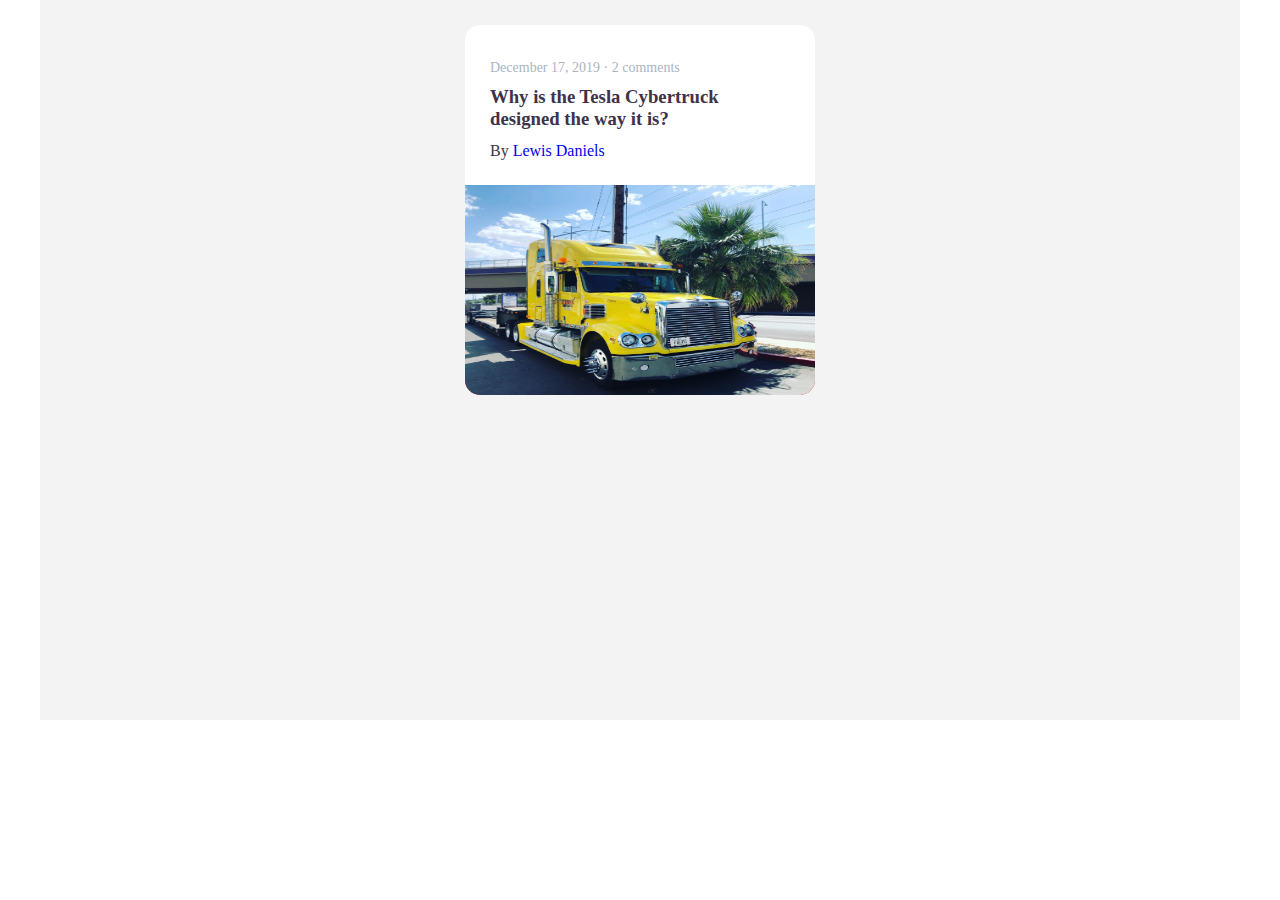
==== challenge 2/index.html @ 020ec8df "Day 4" ====
<!DOCTYPE html>
<html lang="en">
  <head>
    <meta charset="UTF-8" />
    <meta name="viewport" content="width=device-width, initial-scale=1.0" />
    <link rel="stylesheet" href="sass/main.css" />
    <title>Blog Cards</title>
  </head>
  <body>
    <div class="container">
      <div class="card card--1">
        <div class="card__body">
          <p class="card__info">
            December 17, 2019 &middot; 2 comments
          </p>
          <h3 class="card__heading">
            Why is the Tesla Cybertruck designed the way it is?
          </h3>
          <div class="card__author">
            By <a class="card__link" href="#">Lewis Daniels</a>
          </div>
        </div>
        <div class="card__footer">
          <!-- <h1>Hello</h1> -->
          <img
            src="truck.jpg"
            alt="Truck"
            class="card__image card__image--bottom"
          />
        </div>
      </div>
    </div>
  </body>
</html>
---- challenge 2/sass/main.css ----
* {
  -webkit-box-sizing: border-box;
          box-sizing: border-box;
  margin: 0;
  padding: 0;
}

html {
  font-size: 10px;
}

body {
  font-size: 1.6rem;
}

.container {
  max-width: 120rem;
  margin: 0 auto;
  background-color: #f3f3f3;
  min-height: 80vh;
  text-align: center;
  padding: 2.5rem;
}

.card {
  margin: auto;
  display: -webkit-box;
  display: -ms-flexbox;
  display: flex;
  -webkit-box-orient: vertical;
  -webkit-box-direction: normal;
      -ms-flex-direction: column;
          flex-direction: column;
  background-color: #ffffff;
  color: #403249;
  border-radius: 1.5rem;
  text-align: left;
  height: 37rem;
  max-width: 35rem;
}

.card__body {
  padding: 2.5rem;
}

.card__info {
  color: #acb4c4;
  font-size: 1.4rem;
  margin: 1rem 0;
}

.card__heading {
  margin-bottom: 1.2rem;
}

.card__link {
  text-decoration: none;
}

.card__image {
  width: 100%;
  height: 21rem;
  border-radius: 0 0 1.5rem 1.5rem;
}

.card__image--bottom {
  background-color: red;
}
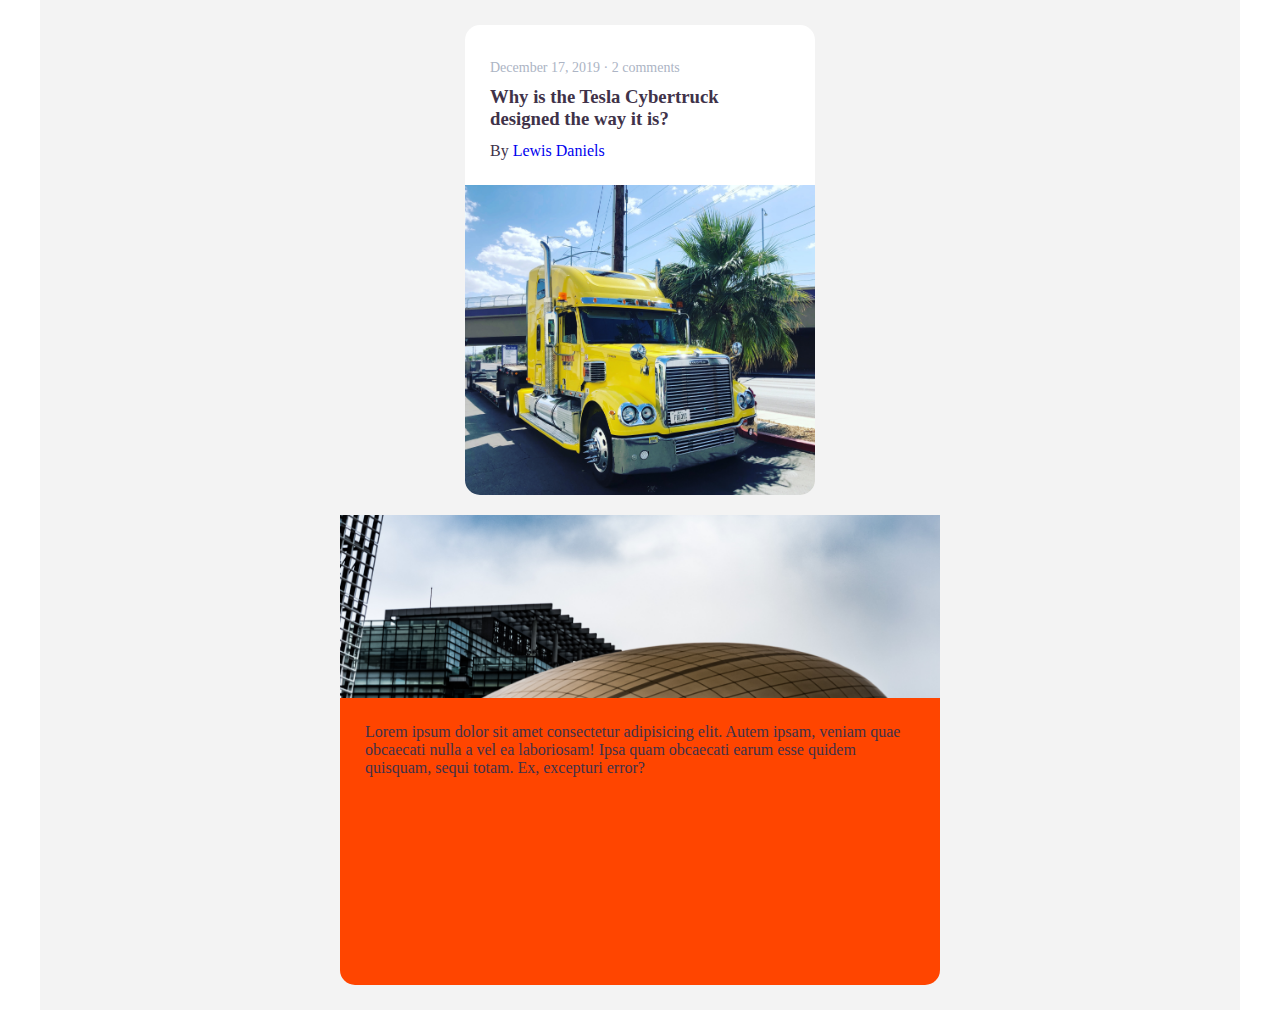
==== commit 281dd778: "Day 5" ====
--- a/challenge 2/index.html
+++ b/challenge 2/index.html
@@ -8,6 +8,7 @@
   </head>
   <body>
     <div class="container">
+      <!-- Card 1 -->
       <div class="card card--1">
         <div class="card__body">
           <p class="card__info">
@@ -20,15 +21,33 @@
             By <a class="card__link" href="#">Lewis Daniels</a>
           </div>
         </div>
-        <div class="card__footer">
-          <!-- <h1>Hello</h1> -->
-          <img
-            src="truck.jpg"
-            alt="Truck"
-            class="card__image card__image--bottom"
-          />
+        <div class="card__image card__image--1 card__image--bottom"></div>
+      </div>
+      <!-- Card 1 -->
+
+      <!-- Card 2 -->
+      <div class="card card--2">
+        <div class="card__image card__image--2"></div>
+        <div class="card__body">
+          <p>
+            Lorem ipsum dolor sit amet consectetur adipisicing elit. Autem
+            ipsam, veniam quae obcaecati nulla a vel ea laboriosam! Ipsa quam
+            obcaecati earum esse quidem quisquam, sequi totam. Ex, excepturi
+            error?
+          </p>
         </div>
       </div>
+      <!-- Card 2 -->
+
+      <!-- Card 3 -->
+      <div class="card card--3">
+        <p>
+          Lorem ipsum dolor sit amet consectetur adipisicing elit. Autem ipsam,
+          veniam quae obcaecati nulla a vel ea laboriosam! Ipsa quam obcaecati
+          earum esse quidem quisquam, sequi totam. Ex, excepturi error?
+        </p>
+      </div>
+      <!-- Card 3 -->
     </div>
   </body>
 </html>
--- a/challenge 2/sass/main.css
+++ b/challenge 2/sass/main.css
@@ -1,6 +1,5 @@
 * {
-  -webkit-box-sizing: border-box;
-          box-sizing: border-box;
+  box-sizing: border-box;
   margin: 0;
   padding: 0;
 }
@@ -20,23 +19,36 @@
   min-height: 80vh;
   text-align: center;
   padding: 2.5rem;
+  display: grid;
+  gap: 2rem;
+}
+
+.container > * {
+  margin: 0 auto;
 }
 
 .card {
-  margin: auto;
-  display: -webkit-box;
-  display: -ms-flexbox;
   display: flex;
-  -webkit-box-orient: vertical;
-  -webkit-box-direction: normal;
-      -ms-flex-direction: column;
-          flex-direction: column;
+  flex-direction: column;
   background-color: #ffffff;
   color: #403249;
   border-radius: 1.5rem;
   text-align: left;
-  height: 37rem;
   max-width: 35rem;
+}
+
+.card--1 {
+  height: 47rem;
+}
+
+.card--2 {
+  background-color: orangered;
+  height: 47rem;
+  max-width: 60rem;
+}
+
+.card--3 {
+  display: none;
 }
 
 .card__body {
@@ -58,11 +70,19 @@
 }
 
 .card__image {
-  width: 100%;
-  height: 21rem;
-  border-radius: 0 0 1.5rem 1.5rem;
+  flex-grow: 1;
+  background-size: cover;
+}
+
+.card__image--1 {
+  background-image: url('../truck.jpg');
+}
+
+.card__image--2 {
+  flex-grow: 0.5;
+  background-image: url('../airship.jpg');
 }
 
 .card__image--bottom {
-  background-color: red;
+  border-radius: 0 0 1.5rem 1.5rem;
 }
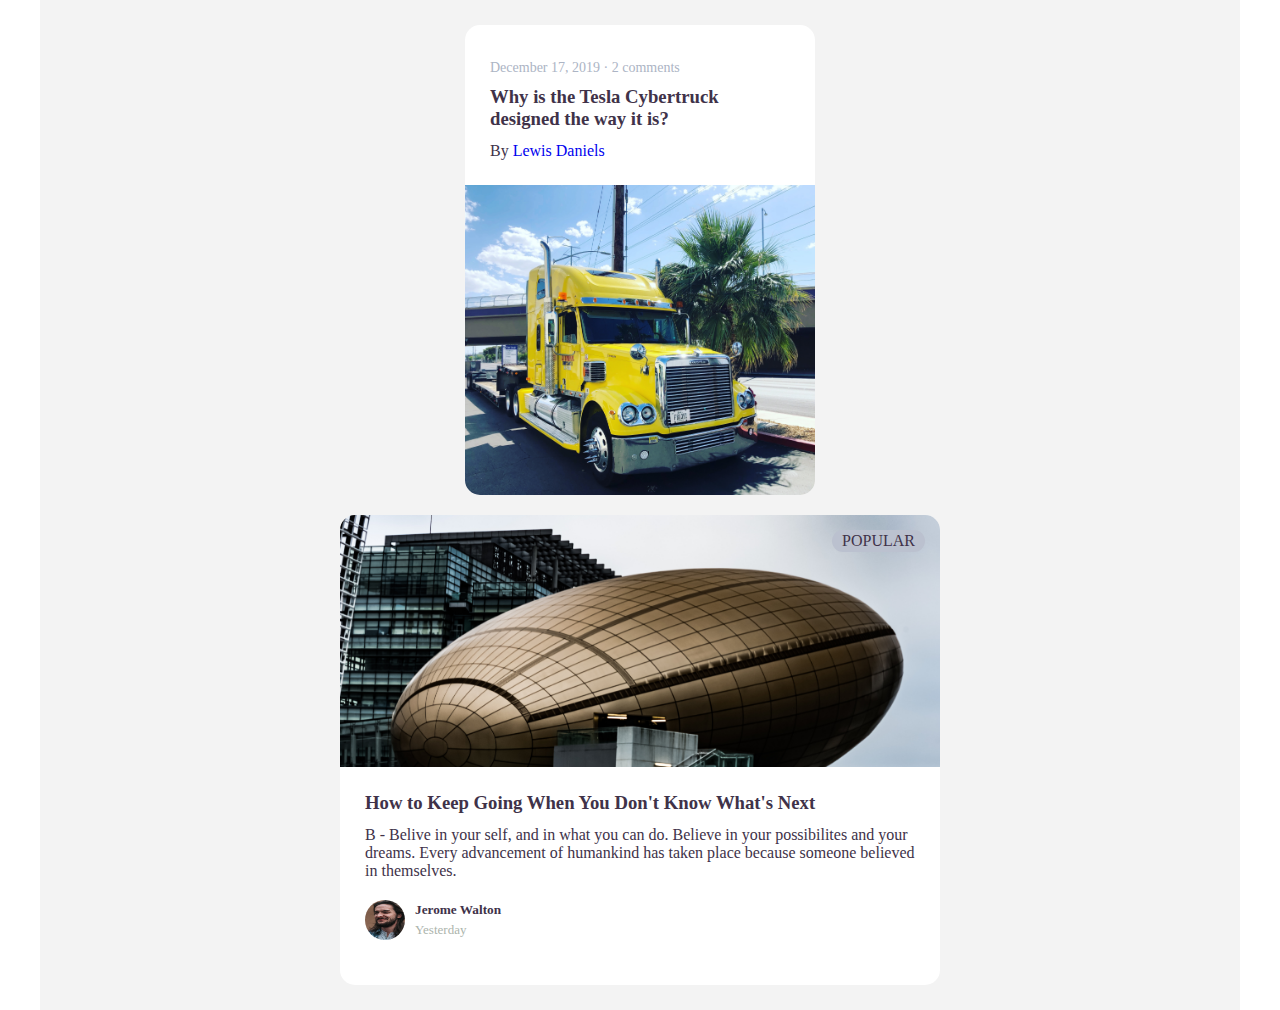
==== commit 20f8835f: "Day 6" ====
--- a/challenge 2/index.html
+++ b/challenge 2/index.html
@@ -17,9 +17,7 @@
           <h3 class="card__heading">
             Why is the Tesla Cybertruck designed the way it is?
           </h3>
-          <div class="card__author">
-            By <a class="card__link" href="#">Lewis Daniels</a>
-          </div>
+          <div>By <a class="card__link" href="#">Lewis Daniels</a></div>
         </div>
         <div class="card__image card__image--1 card__image--bottom"></div>
       </div>
@@ -27,14 +25,24 @@
 
       <!-- Card 2 -->
       <div class="card card--2">
-        <div class="card__image card__image--2"></div>
+        <div class="card__label">Popular</div>
+        <div class="card__image card__image--2 card__image--top"></div>
         <div class="card__body">
+          <h3 class="card__heading">
+            How to Keep Going When You Don't Know What's Next
+          </h3>
           <p>
-            Lorem ipsum dolor sit amet consectetur adipisicing elit. Autem
-            ipsam, veniam quae obcaecati nulla a vel ea laboriosam! Ipsa quam
-            obcaecati earum esse quidem quisquam, sequi totam. Ex, excepturi
-            error?
+            B - Belive in your self, and in what you can do. Believe in your
+            possibilites and your dreams. Every advancement of humankind has
+            taken place because someone believed in themselves.
           </p>
+          <div class="card__author">
+            <img src="person.jpg" alt="" class="card__author__image" />
+            <div class="card__author__info">
+              <h5 class="card__author__name">Jerome Walton</h5>
+              <p class="card__author__date">Yesterday</p>
+            </div>
+          </div>
         </div>
       </div>
       <!-- Card 2 -->
--- a/challenge 2/sass/main.css
+++ b/challenge 2/sass/main.css
@@ -28,6 +28,7 @@
 }
 
 .card {
+  position: relative;
   display: flex;
   flex-direction: column;
   background-color: #ffffff;
@@ -42,13 +43,22 @@
 }
 
 .card--2 {
-  background-color: orangered;
   height: 47rem;
   max-width: 60rem;
 }
 
 .card--3 {
   display: none;
+}
+
+.card__label {
+  position: absolute;
+  right: 1.5rem;
+  top: 1.5rem;
+  background-color: #bbc1cf;
+  text-transform: uppercase;
+  padding: 0.2rem 1rem;
+  border-radius: 3rem;
 }
 
 .card__body {
@@ -72,17 +82,44 @@
 .card__image {
   flex-grow: 1;
   background-size: cover;
+  background-position: center;
 }
 
 .card__image--1 {
-  background-image: url('../truck.jpg');
+  background-image: url("../truck.jpg");
 }
 
 .card__image--2 {
-  flex-grow: 0.5;
-  background-image: url('../airship.jpg');
+  background-image: url("../airship.jpg");
 }
 
 .card__image--bottom {
   border-radius: 0 0 1.5rem 1.5rem;
 }
+
+.card__image--top {
+  border-radius: 1.5rem 1.5rem 0 0;
+}
+
+.card__author {
+  display: flex;
+  margin: 2rem 0;
+}
+
+.card__author__info {
+  display: flex;
+  flex-direction: column;
+  justify-content: space-around;
+}
+
+.card__author__date {
+  color: #acb4ac;
+  font-size: 1.3rem;
+}
+
+.card__author__image {
+  width: 4rem;
+  height: 4rem;
+  border-radius: 50%;
+  margin-right: 1rem;
+}
